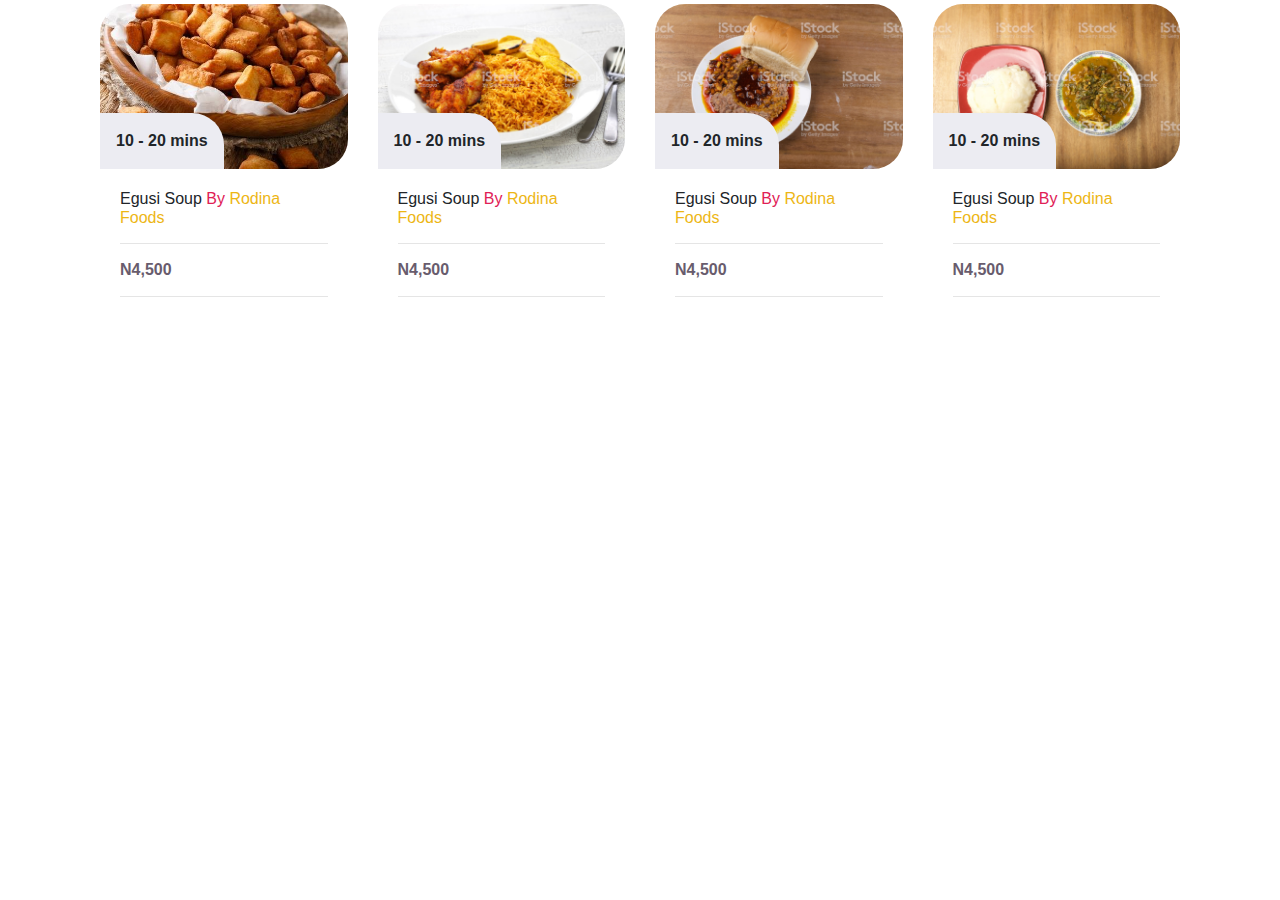
==== index.html @ 18ff5d83 "finished implementing cards" ====
<!DOCTYPE html>
<html lang="en">
<head>
  <meta charset="UTF-8">
  <meta name="viewport" content="width=device-width, initial-scale=1.0">
  <meta http-equiv="X-UA-Compatible" content="ie=edge">
  <!-- bootstrap css -->
  <link rel="stylesheet" href="css/bootstrap.min.css">
  <!-- main css -->
  <link rel="stylesheet" href="css/main.css">
  <!-- google fonts -->
  <!-- <link href="https://fonts.googleapis.com/css?family=Courgette" rel="stylesheet"> -->
 <!-- font awesome -->
 <link rel="stylesheet" href="css/all.css">
  <title>Runo's Boiler Plate</title>
</head>
<body>


  <!-- Header -->

  <Header>

  </Header>
  
  <!-- /Header -->



  <!-- Main -->
  <main class="container">
    <!-- Section -->
      <section class="featured-delicacies-section">
          <div class="row mx-auto align-items-center justify-content-center featured-delicacy-items" id="featured-delicacy-items">
              <!-- single item -->
              <div class="col-10 col-sm-6 col-lg-3 max-auto my-1 store-item sweets" data-item="sweets">
                  <div class="card single-item">
                      <div class="img-container">
                         <img src="img/chin-chin.jpg" class="card-img-top store-img" alt="">
                         <span class="store-item-icon">
                             <i class="fas fa-shopping-cart"></i>
                         </span>
                         <span class="item-price">
                            10 - 20 mins
                         </span>
                      </div>
                      <div class="card-body">
                          <div class="card-text text-capitalize">
                           <h5 id="store-item-name">Egusi Soup <span class="by">By</span> <span class="restaurant">Rodina Foods</span></h5>
                           <hr>
                           <h5 class="store-item-value"><strong class="font-weight-bold" id="store-item-price">N4,500</strong></h5>
                           <hr>
                          </div>
                      </div>
                  </div>
               </div>
               <!-- end of single item -->
              <!-- single item -->
              <div class="col-10 col-sm-6 col-lg-3 max-auto my-1 store-item sweets" data-item="sweets">
                  <div class="card single-item">
                      <div class="img-container">
                         <img src="img/rice.jpg" class="card-img-top store-img" alt="">
                         <span class="store-item-icon">
                             <i class="fas fa-shopping-cart"></i>
                         </span>
                         <span class="item-price">
                            10 - 20 mins
                         </span>
                      </div>
                      <div class="card-body">
                          <div class="card-text text-capitalize">
                           <h5 id="store-item-name">Egusi Soup <span class="by">By</span> <span class="restaurant">Rodina Foods</span></h5>
                           <hr>
                           <h5 class="store-item-value"><strong class="font-weight-bold" id="store-item-price">N4,500</strong></h5>
                           <hr>
                          </div>
                      </div>
                  </div>
               </div>
               <!-- end of single item -->
              <!-- single item -->
              <div class="col-10 col-sm-6 col-lg-3 max-auto my-1 store-item sweets" data-item="sweets">
                  <div class="card single-item">
                      <div class="img-container">
                         <img src="img/ewa.jpg" class="card-img-top store-img" alt="">
                         <span class="store-item-icon">
                             <i class="fas fa-shopping-cart"></i>
                         </span>
                         <span class="item-price">
                            10 - 20 mins
                         </span>
                      </div>
                      <div class="card-body">
                          <div class="card-text text-capitalize">
                           <h5 id="store-item-name">Egusi Soup <span class="by">By</span> <span class="restaurant">Rodina Foods</span></h5>
                           <hr>
                           <h5 class="store-item-value"><strong class="font-weight-bold" id="store-item-price">N4,500</strong></h5>
                           <hr>
                          </div>
                      </div>
                  </div>
               </div>
               <!-- end of single item -->
              <!-- single item -->
              <div class="col-10 col-sm-6 col-lg-3 max-auto my-1 store-item sweets" data-item="sweets">
                  <div class="card single-item">
                      <div class="img-container">
                         <img src="img/soup-1.jpg" class="card-img-top store-img" alt="">
                         <span class="store-item-icon">
                             <i class="fas fa-shopping-cart"></i>
                         </span>
                         <span class="item-price">
                            10 - 20 mins
                         </span>
                      </div>
                      <div class="card-body">
                          <div class="card-text text-capitalize">
                           <h5 id="store-item-name">Egusi Soup <span class="by">By</span> <span class="restaurant">Rodina Foods</span></h5>
                           <hr>
                           <h5 class="store-item-value"><strong class="font-weight-bold" id="store-item-price">N4,500</strong></h5>
                           <hr>
                          </div>
                      </div>
                  </div>
               </div>
               <!-- end of single item -->
          </div>
        </section>
        <!-- /Section -->
  </main>
 

  <!-- /Main -->
   


  <!-- Footer -->

  <footer>

  </footer>

  <!-- /Footer -->

  <!-- jquery -->
 <script src="js/jquery-3.3.1.min.js"></script>
 <!-- bootstrap js -->
 <script src="js/bootstrap.bundle.min.js"></script>
 <!-- script js -->
 <script src="js/app.js"></script>
  <script>
    // Get the current year for the copyright
    $('#year').text(new Date().getFullYear());
    // Init Scrollspy
    $('body').scrollspy({ target: '#main-nav' });
    // Smooth Scrolling
    $("#main-nav a").on('click', function (event) {
      if (this.hash !== "") {
        event.preventDefault();
        const hash = this.hash;

        $('html, body').animate({
          scrollTop: $(hash).offset().top
        }, 800, function () {
          window.location.hash = hash;
        });
      }
    });
  </script>
</body>
</html>
---- css/main.css ----
:root {
    --mainPink: #E02055;
    --mainYellow: #EDB615; 
    --mainLightGrey:#ECECF2;
    --GreyText: #685C6D;
    --mainWhite: #fff;
    --mainBlack: #000;
    --yellowTrans: rgba(249, 228, 148, 0.5);
    --mainGrey: rgb(238, 238, 238);
    --blackTrans: rgba(0,0,0, 0.5);
  }

/* Store */

.featured-delicacies{
    background: var(--mainGrey);
  }
  
  .search-box{
    background: var(--mainPink);
    color: var(--mainBlack);
  }
  
  .single-item {
    transition: all 0.3s linear;
    border: none !important;
  }
  
  /* .single-item:hover{
    box-shadow: 0 10px 15px rgba(0,0,0, 0.5);
  }
   */
  .img-container{
      /* border: 1px solid #000; */
    border-radius: 30px 30px 30px 0px !important;
    position: relative;
    overflow: hidden;
    cursor: pointer;
  }
  
  .store-img{
    border-radius: 10px 10px 10px 0px;
    transition:all 1s ease-in-out 
  }
  
  .img-container:hover .store-img{
    transform: scale(1.2);
  }
  
  .restaurant {
      color:var(--mainYellow);
  }

  .by{
    color: var(--mainPink);
  }
  .store-item-icon{
    position: absolute;
    bottom: 0;
    right:0;
    padding: 0.75rem;
    background: var(--mainYellow);
    border-top-left-radius: 1rem;
    transition: all 1s ease-in-out;
    transform: translate(100%,100%);
  }
  .item-price{
    position: absolute;
    bottom: 0;
    left:0;
    padding: 1rem;
    font-weight: 700;
    background: var(--mainLightGrey);
    border-top-right-radius: 2rem;
    transition: all 1s ease-in-out;
  }

  .store-item-value {
      color: var(--GreyText);
      font-size: 1rem;
  }
  
  #store-item-name {
     font-size:1rem;
  }
  
  .img-container:hover .item-price{
    transform: translate(0, 0);
  }
  .img-container:hover .store-item-icon{
    transform: translate(0, 0);
  }
  .store-item-icon:hover{
    color: var(--mainWhite);
  }
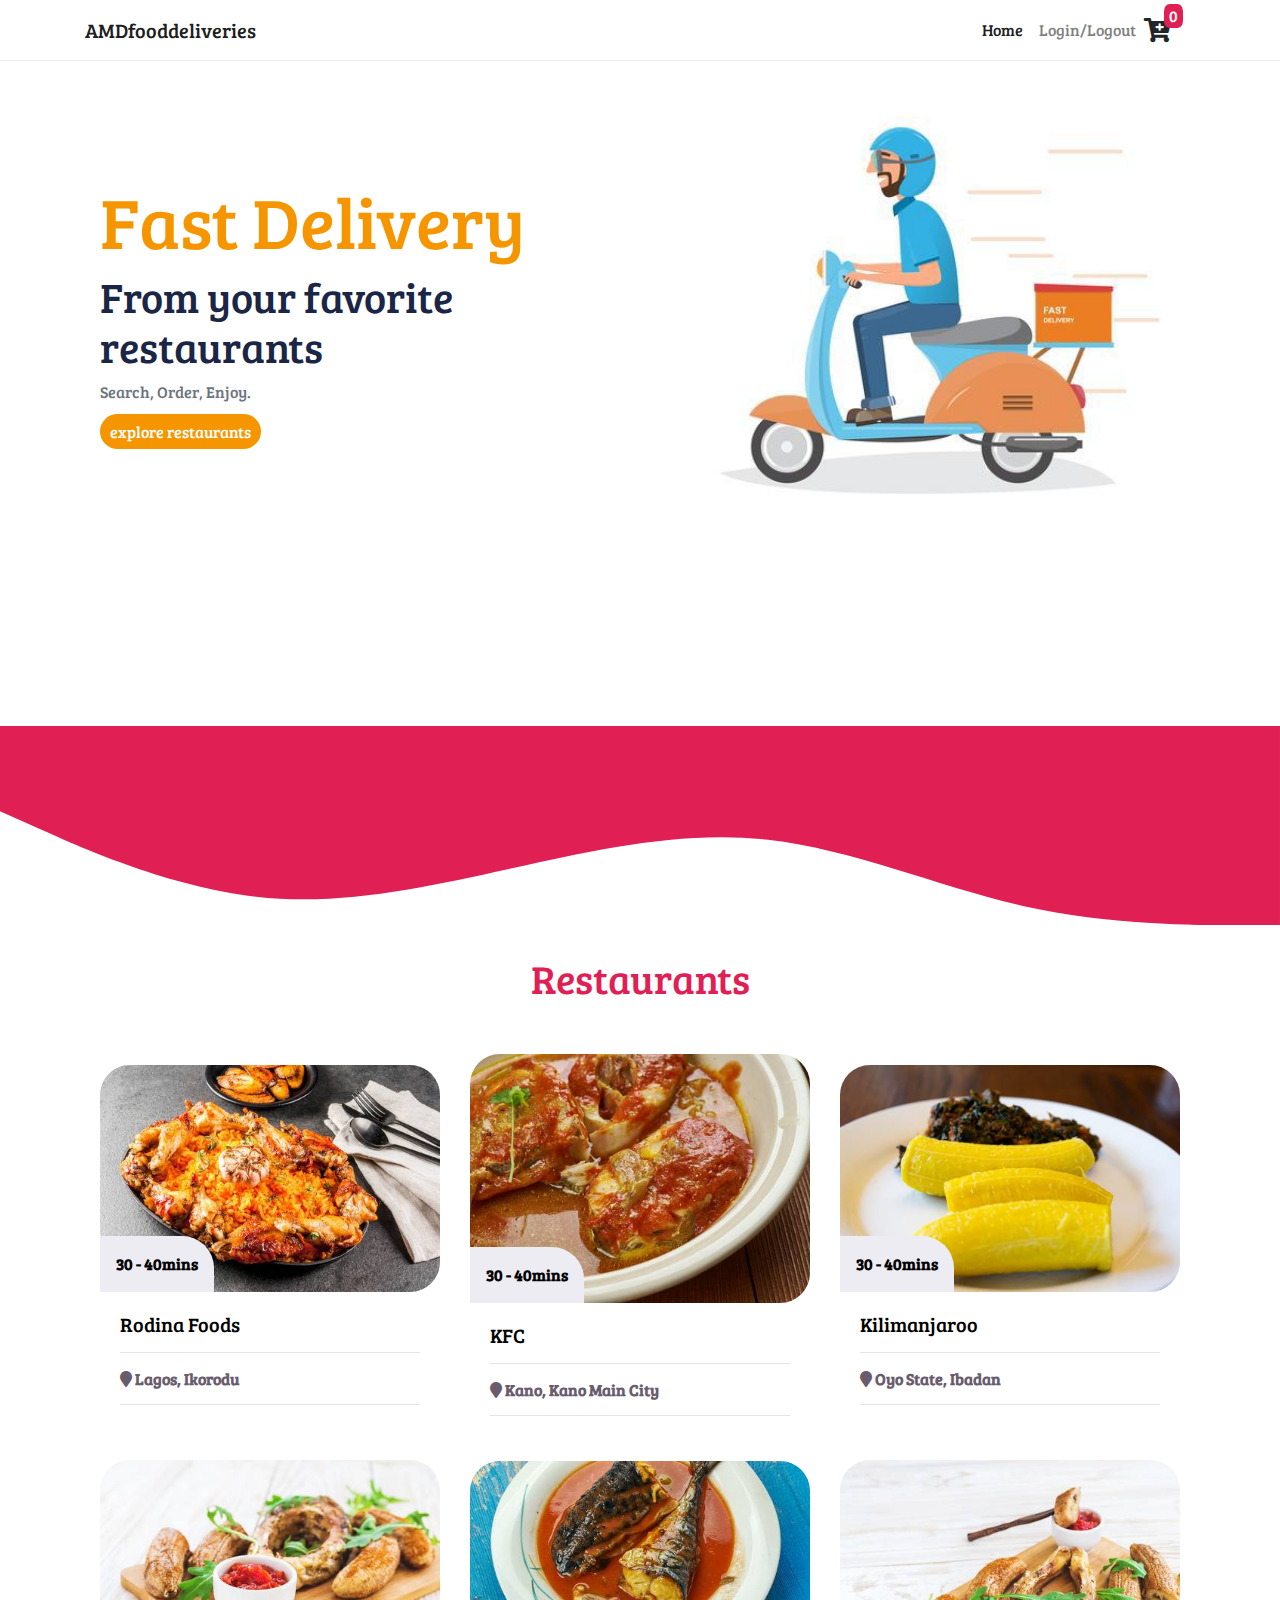
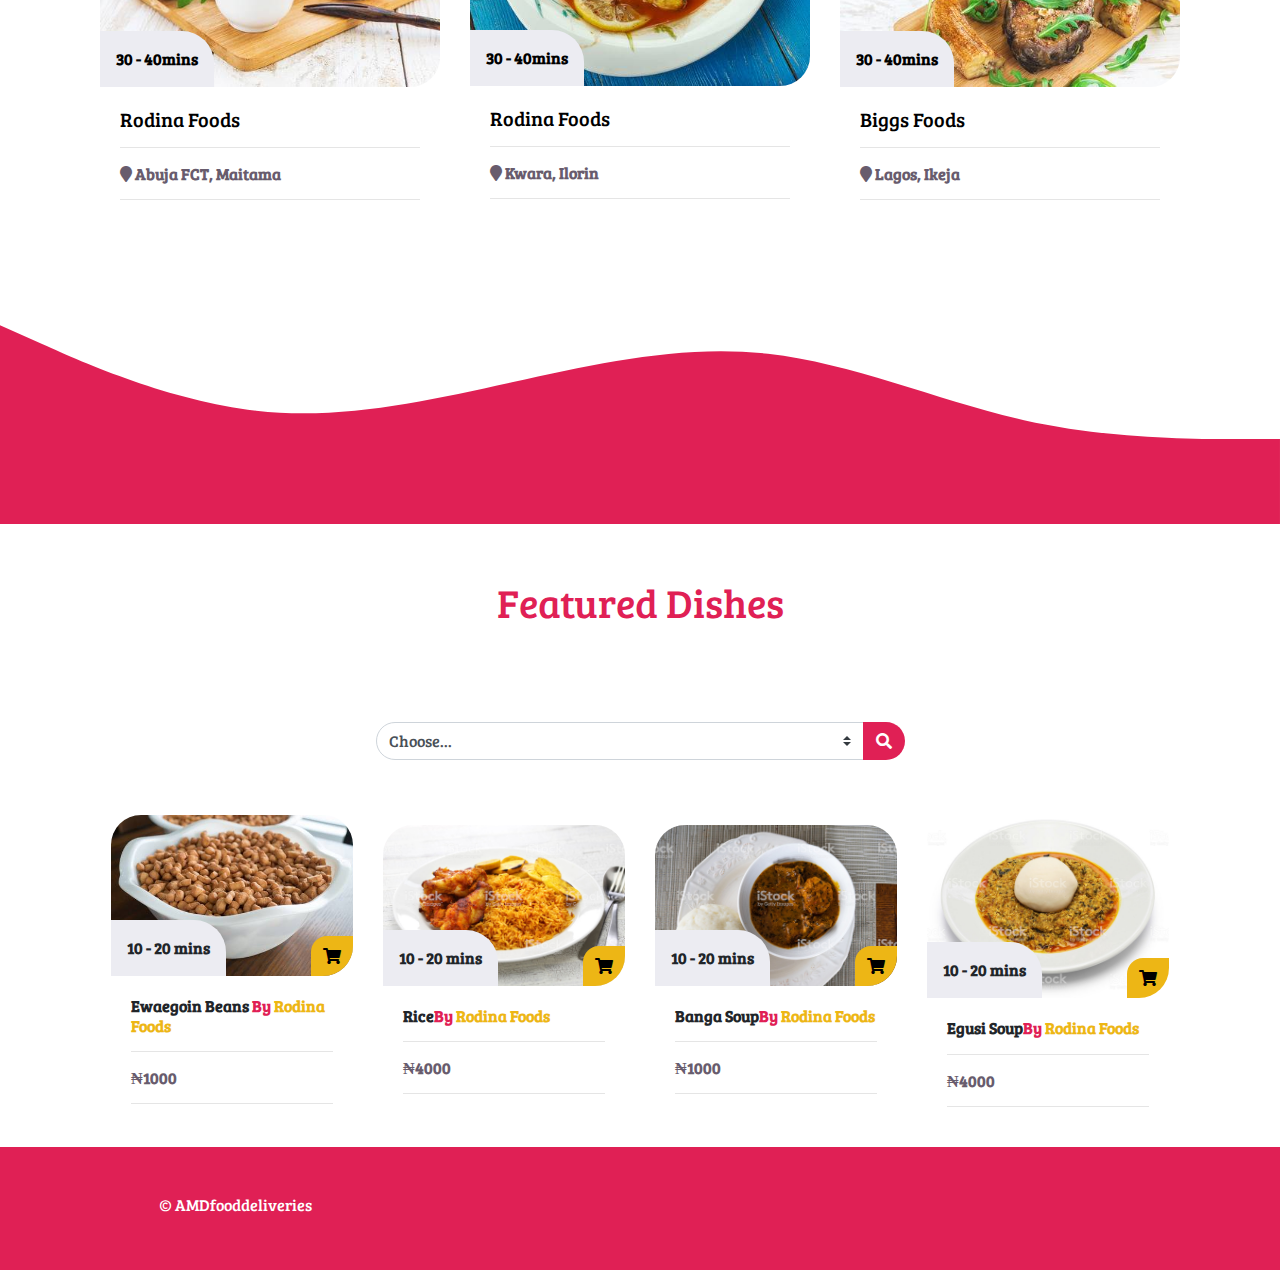
==== commit eee19bc5: "major commit" ====
--- a/index.html
+++ b/index.html
@@ -9,135 +9,195 @@
   <!-- main css -->
   <link rel="stylesheet" href="css/main.css">
   <!-- google fonts -->
-  <!-- <link href="https://fonts.googleapis.com/css?family=Courgette" rel="stylesheet"> -->
+  <link href="https://fonts.googleapis.com/css?family=Bree+Serif&display=swap" rel="stylesheet"> 
  <!-- font awesome -->
  <link rel="stylesheet" href="css/all.css">
-  <title>Runo's Boiler Plate</title>
+  <title>AMDfooddeliveries - Welcome</title>
 </head>
 <body>
 
 
-  <!-- Header -->
-
-  <Header>
-
-  </Header>
+      <!-- Navigation -->
+            <nav class="navbar navbar-expand-lg navbar-light fixed-top" id="main-nav">
+                <div class="container">
+                    <section> 
+                            <button class="navbar-toggler" type="button" data-toggle="collapse" data-target="#navbarSupportedContent" aria-controls="navbarSupportedContent" aria-expanded="false" aria-label="Toggle navigation">
+                                <span class="navbar-toggler-icon"></span>
+                            </button>
+                            <a class="navbar-brand" href="index.html">AMDfooddeliveries</a>
+                    </section>
+                        <div class="collapse navbar-collapse" id="navbarSupportedContent">
+                                <ul class="navbar-nav ml-auto">
+                                  <li class="nav-item active">
+                                    <a class="nav-link" href="#">Home <span class="sr-only">(current)</span></a>
+                                  </li>
+                                  <li class="nav-item">
+                                    <a class="nav-link" href="sign-in.html">Login/Logout</a>
+                                  </li>
+                                </ul>
+                        </div>
+
+                        <div class="cart-btn mr-4 my-1">
+                            <span class="nav-icon">
+                              <i class="fas fa-cart-plus"></i>
+                            </span>
+                            <div class="cart-items">0</div>
+                          </div>
+                        </div>
+                  </nav>
+
+                  <!-- End of Navigation -->
+
+                <!-- Header -->
+                  <header class="hero container mt-5">
+
+                    <div class="row mx-auto justify-content-center align-items-center">
+                      <div class="col-10 col-lg-6">
+                        <div class="hero-section">
+                          <h1>Fast Delivery</h1>
+                           <h5>From your favorite restaurants</h5>
+                           <p class="text-muted">Search, Order, Enjoy.</p>
+                           <a class="explore" href="#restaurants">explore restaurants</a>
+                        </div>
+                      </div>
+
+                      <div class="col-10 col-lg-6">
+                       <img class="hero-img" src="./img/takeout2.jpeg" alt="">
+                      </div>
+                    </div>
+
+                  </header>
+             <!-- End of Header -->
   
-  <!-- /Header -->
+
+<!-- Restaurants section -->
+  <section class="restaurants mt-5" id="restaurants">
+        <svg xmlns="http://www.w3.org/2000/svg" viewBox="0 0 1440 250"><path fill="#E02055" fill-opacity="1" d="M0,96L48,117.3C96,139,192,181,288,192C384,203,480,181,576,160C672,139,768,117,864,128C960,139,1056,181,1152,202.7C1248,224,1344,224,1392,224L1440,224L1440,0L1392,0C1344,0,1248,0,1152,0C1056,0,960,0,864,0C768,0,672,0,576,0C480,0,384,0,288,0C192,0,96,0,48,0L0,0Z"></path></svg>
+      <h1 class="text-center mb-5 section-header">Restaurants</h1>
+
+      
+        <div class="container">
+                <div class="restaurants-center row mx-auto align-items-center justify-content-center" id="restaurants">
+                        <!-- restaurants goes here -->
+
+                        <!-- Loader -->
+                        <div class="lds-dual-ring"></div>
+                        <!-- /Loader -->
+                </div>
+        </div>
+        <svg xmlns="http://www.w3.org/2000/svg" viewBox="0 0 1440 320"><path fill="#E02055" fill-opacity="1" d="M0,96L48,117.3C96,139,192,181,288,192C384,203,480,181,576,160C672,139,768,117,864,128C960,139,1056,181,1152,202.7C1248,224,1344,224,1392,224L1440,224L1440,320L1392,320C1344,320,1248,320,1152,320C1056,320,960,320,864,320C768,320,672,320,576,320C480,320,384,320,288,320C192,320,96,320,48,320L0,320Z"></path></svg>
+  </section>
+
+  <!-- End of Restaurants section -->
 
 
 
   <!-- Main -->
-  <main class="container">
+  <main class="custom-container">
+      <h1 class="text-center section-header my-5">Featured Dishes</h1>
+      <!-- Filter -->
+      <div class="row">
+        <div class="col-lg-6 col-10 mx-auto">
+         <div class="input-group restaurants-search my-5">
+           <select class="custom-select restaurants-search" id="inputGroupSelect04" aria-label="Example select with button addon">
+             <option selected>Choose...</option>
+             <option value="all">all</option>
+             <option value="soup">soup</option>
+             <option value="meat">meat</option>
+             <option value="drinks">drinks</option>
+             <option value="swallow">swallow</option>
+             <option value="snacks">snacks</option>
+             <option value="protein">protein</option>
+           </select>
+           <div class="input-group-append">
+             <button class="btn text-white search-box selectButton" type="button">
+               <i class="fas fa-search"></i>
+             </button>
+           </div>
+         </div>
+        </div>
+      </div>
+
+      <!-- /Filter -->
+
     <!-- Section -->
       <section class="featured-delicacies-section">
-          <div class="row mx-auto align-items-center justify-content-center featured-delicacy-items" id="featured-delicacy-items">
-              <!-- single item -->
-              <div class="col-10 col-sm-6 col-lg-3 max-auto my-1 store-item sweets" data-item="sweets">
-                  <div class="card single-item">
-                      <div class="img-container">
-                         <img src="img/chin-chin.jpg" class="card-img-top store-img" alt="">
-                         <span class="store-item-icon">
-                             <i class="fas fa-shopping-cart"></i>
-                         </span>
-                         <span class="item-price">
-                            10 - 20 mins
-                         </span>
-                      </div>
-                      <div class="card-body">
-                          <div class="card-text text-capitalize">
-                           <h5 id="store-item-name">Egusi Soup <span class="by">By</span> <span class="restaurant">Rodina Foods</span></h5>
-                           <hr>
-                           <h5 class="store-item-value"><strong class="font-weight-bold" id="store-item-price">N4,500</strong></h5>
-                           <hr>
-                          </div>
-                      </div>
-                  </div>
-               </div>
-               <!-- end of single item -->
-              <!-- single item -->
-              <div class="col-10 col-sm-6 col-lg-3 max-auto my-1 store-item sweets" data-item="sweets">
-                  <div class="card single-item">
-                      <div class="img-container">
-                         <img src="img/rice.jpg" class="card-img-top store-img" alt="">
-                         <span class="store-item-icon">
-                             <i class="fas fa-shopping-cart"></i>
-                         </span>
-                         <span class="item-price">
-                            10 - 20 mins
-                         </span>
-                      </div>
-                      <div class="card-body">
-                          <div class="card-text text-capitalize">
-                           <h5 id="store-item-name">Egusi Soup <span class="by">By</span> <span class="restaurant">Rodina Foods</span></h5>
-                           <hr>
-                           <h5 class="store-item-value"><strong class="font-weight-bold" id="store-item-price">N4,500</strong></h5>
-                           <hr>
-                          </div>
-                      </div>
-                  </div>
-               </div>
-               <!-- end of single item -->
-              <!-- single item -->
-              <div class="col-10 col-sm-6 col-lg-3 max-auto my-1 store-item sweets" data-item="sweets">
-                  <div class="card single-item">
-                      <div class="img-container">
-                         <img src="img/ewa.jpg" class="card-img-top store-img" alt="">
-                         <span class="store-item-icon">
-                             <i class="fas fa-shopping-cart"></i>
-                         </span>
-                         <span class="item-price">
-                            10 - 20 mins
-                         </span>
-                      </div>
-                      <div class="card-body">
-                          <div class="card-text text-capitalize">
-                           <h5 id="store-item-name">Egusi Soup <span class="by">By</span> <span class="restaurant">Rodina Foods</span></h5>
-                           <hr>
-                           <h5 class="store-item-value"><strong class="font-weight-bold" id="store-item-price">N4,500</strong></h5>
-                           <hr>
-                          </div>
-                      </div>
-                  </div>
-               </div>
-               <!-- end of single item -->
-              <!-- single item -->
-              <div class="col-10 col-sm-6 col-lg-3 max-auto my-1 store-item sweets" data-item="sweets">
-                  <div class="card single-item">
-                      <div class="img-container">
-                         <img src="img/soup-1.jpg" class="card-img-top store-img" alt="">
-                         <span class="store-item-icon">
-                             <i class="fas fa-shopping-cart"></i>
-                         </span>
-                         <span class="item-price">
-                            10 - 20 mins
-                         </span>
-                      </div>
-                      <div class="card-body">
-                          <div class="card-text text-capitalize">
-                           <h5 id="store-item-name">Egusi Soup <span class="by">By</span> <span class="restaurant">Rodina Foods</span></h5>
-                           <hr>
-                           <h5 class="store-item-value"><strong class="font-weight-bold" id="store-item-price">N4,500</strong></h5>
-                           <hr>
-                          </div>
-                      </div>
-                  </div>
-               </div>
-               <!-- end of single item -->
+          <div class="products-center row mx-auto align-items-center justify-content-center featured-delicacy-items" id="featured-delicacy-items">
+           <!-- Products goes here -->
           </div>
         </section>
         <!-- /Section -->
   </main>
- 
 
   <!-- /Main -->
+
+  <!-- Cart Overlay -->
+
+   <!-- cart -->
+   <div class="cart-overlay">
+        <div class="cart">
+          <span class="close-cart"><i class="far fa-window-close"></i></span>
+
+          <div class="card bg-danger h-5 mb-3">
+            <div class="d-flex justify-content-between">
+              <span class="address m-3">24, Church road, Effurun</span>
+              <a href="" class="edit m-3">Edit</a>
+            </div>
+            <div class="d-flex justify-content-between mt-5">
+             <span class="time-circle m-3 d-flex justify-content-center align-items-center ">
+                
+                        10mins
+        
+             </span>
+             <a href="" class="edit-time mt-4 mx-3">Choose time</a>
+            </div>
+          </div>
+          <h2>your cart</h2>
+          <div class="cart-content">
+            <!-- cart item -->
+            <!-- <div class="cart-item">
+              <img src="./images/product-1.jpeg" alt="product" />
+              <div>
+                <h4>queen bed</h4>
+                <h5>$9.00</h5>
+                <span class="remove-item">remove</span>
+              </div>
+              <div>
+                <i class="fas fa-chevron-up"></i>
+                <p class="item-amount">
+                  1
+                </p>
+                <i class="fas fa-chevron-down"></i>
+              </div>
+            </div> -->
+            <!-- cart item -->
+          </div>
+          <div class="cart-footer d-flex justify-content-between">
+            <h3>Total :</h3> <h3 class="cart-total">0</h3>
+          </div>
+       
+
+          <div class="cart-footer-2 row justify-content-center mb-5">
+                <button class="clear-cart btn btn-lg mx-2 px-4">clear cart</button>
+                <button class="btn btn-lg px-4">Checkout</button>
+          </div>
+        </div>
+
+       
+      </div>
+
+  <!-- /Cart Overlay -->
    
 
 
   <!-- Footer -->
 
-  <footer>
-
+  <footer class="p-5">
+         <div class="row">
+           <div class="col-md-4">
+              <h6 class="text-center"> &copy;  <a class="footer-link" href="index.html">AMDfooddeliveries</a></h6>
+           </div>
+         </div>
   </footer>
 
   <!-- /Footer -->
@@ -148,10 +208,9 @@
  <script src="js/bootstrap.bundle.min.js"></script>
  <!-- script js -->
  <script src="js/app.js"></script>
-  <script>
-    // Get the current year for the copyright
-    $('#year').text(new Date().getFullYear());
-    // Init Scrollspy
+    <script>
+
+       // Init Scrollspy
     $('body').scrollspy({ target: '#main-nav' });
     // Smooth Scrolling
     $("#main-nav a").on('click', function (event) {
@@ -166,7 +225,8 @@
         });
       }
     });
-  </script>
+    </script>
+  
 </body>
 </html>
 
--- a/css/main.css
+++ b/css/main.css
@@ -1,3 +1,14 @@
+ html, body {
+   margin:0;
+   padding: 0;
+   box-sizing: border-box;
+   overflow-x: hidden;
+ }
+
+ * {
+   font-family: 'Bree Serif', serif;
+ }
+
 :root {
     --mainPink: #E02055;
     --mainYellow: #EDB615; 
@@ -9,13 +20,131 @@
     --mainGrey: rgb(238, 238, 238);
     --blackTrans: rgba(0,0,0, 0.5);
   }
-
-/* Store */
+.yellow-heading {
+   color: #f59600;
+}
+  header.hero {
+    min-height: 70vh;
+  }
+
+
+ .hero-img {
+   width: 100%;
+ }
+
+ .hero-section a {
+   border: none;
+  font-size: 1rem;
+  padding: 7px 10px;
+  background: #f59600;
+  border-radius: 50px; 
+  -moz-border-radius: 50px; 
+  -webkit-border-radius: 50px;
+  color: #fff;
+  transition: .5s ease-in-out;
+ }
+.restaurants-links {
+  text-decoration: none;
+  color: #000;
+  transition: .5s ease-in-out;
+}
+.restaurants-links:hover {
+  text-decoration: none;
+  color: var(--mainPink);
+}
+ .restaurants-search, .search-box {
+  border-radius: 50px; 
+  -moz-border-radius: 50px; 
+  -webkit-border-radius: 50px;
+ }
+.rounded-input {
+  border-radius: 50px; 
+  -moz-border-radius: 50px; 
+  -webkit-border-radius: 50px;
+}
+ .hero-section a:hover {
+   text-decoration: none;
+  font-size: 1rem;
+  background: #f5c200;
+ }
+
+ .btn-yellow {
+  border-radius: 50px; 
+  -moz-border-radius: 50px; 
+  -webkit-border-radius: 50px;
+  background: #f5c200;
+  color:#fff;
+  transition: .5s  ease-in-out;
+ }
+
+ .btn-yellow:hover {
+  background: #f59600;
+  color: #fff;
+ }
+
+ .hero-section{
+   text-align: center;
+
+ }
+ 
+ .hero-section h1{
+   margin-top: 100px;
+    font-size: 2rem;
+    text-align: center;
+    color: #f59600;
+    
+ }
+ .hero-section h5 {
+   font-size: 1.2rem;
+   text-align: center;
+   color:#1b2646;
+
+ }
+   .section-header {
+     color:var(--mainPink);
+   }
+    .navbar-toggler {
+      border: none;
+      outline: #E02055;
+
+    }
+    .navbar {
+      background: var(--mainWhite);
+      border-bottom: 1px solid var(--mainGrey);
+      z-index: 1 !important;
+    }
+
+    .navbar input {
+      border-radius: 50px; 
+      -moz-border-radius: 50px; 
+      -webkit-border-radius: 50px; 
+      background: var(--mainGrey);
+    }
+/* Featured Delicacies Section*/
+
+/* Cart button styles */
+.nav-icon {
+  font-size: 1.5rem;
+}
+.cart-btn {
+  position: relative;
+  cursor: pointer;
+}
+.cart-items {
+  position: absolute;
+   top: -8px;
+   margin-left: 20px;
+  background: var(--mainPink);
+  padding: 0 5px;
+  border-radius: 30%;
+  color: var(--mainWhite);
+}
 
 .featured-delicacies{
+  width: 100%;
     background: var(--mainGrey);
   }
-  
+
   .search-box{
     background: var(--mainPink);
     color: var(--mainBlack);
@@ -24,14 +153,10 @@
   .single-item {
     transition: all 0.3s linear;
     border: none !important;
-  }
-  
-  /* .single-item:hover{
-    box-shadow: 0 10px 15px rgba(0,0,0, 0.5);
-  }
-   */
+  
+  }
+  
   .img-container{
-      /* border: 1px solid #000; */
     border-radius: 30px 30px 30px 0px !important;
     position: relative;
     overflow: hidden;
@@ -62,7 +187,8 @@
     background: var(--mainYellow);
     border-top-left-radius: 1rem;
     transition: all 1s ease-in-out;
-    transform: translate(100%,100%);
+    border: none;
+    /* transform: translate(100%,100%); */
   }
   .item-price{
     position: absolute;
@@ -82,16 +208,312 @@
   
   #store-item-name {
      font-size:1rem;
+     font-weight: 700;
   }
   
   .img-container:hover .item-price{
     transform: translate(0, 0);
   }
-  .img-container:hover .store-item-icon{
+  /* .img-container:hover .store-item-icon{
     transform: translate(0, 0);
-  }
+  } */
   .store-item-icon:hover{
     color: var(--mainWhite);
   }
   
-  +  .category {
+      height:150px;
+      width:auto;
+      border: 1px solid #000; 
+  }
+
+
+  .custom-container{
+     width: 85%;
+    margin:0 auto;
+
+  }
+
+  /* --------------- Cart ---------------- */
+.cart-overlay {
+  position: fixed;
+  top: 0;
+  right: 0;
+  width: 100%;
+  height: 100%;
+  background: transparent;
+  transition: var(--mainTransition);
+  background: transparent;
+  z-index: 2;
+  visibility: hidden;
+}
+.cart {
+  position: fixed;
+  top: 0;
+  right: 0;
+  width: 100%;
+  height: 100%;
+  overflow: scroll;
+  background: var(--mainWhite);
+  z-index: 1000 !important;
+  background: rgb(231, 226, 221);
+  padding: 1.5rem;
+  transition: var(--mainTransition);
+  transform: translateX(100%);
+}
+.showCart {
+  transform: translateX(0);
+}
+.transparentBcg {
+  visibility: visible;
+}
+.hide {
+  display:none;
+}
+.cart-item img {
+  border-radius: 10px;
+}
+.cart-footer-2 {
+width: 100%;
+  margin: 0 auto;
+}
+.cart-footer-2 button {
+  border-radius: 50px; 
+  -moz-border-radius: 50px; 
+  -webkit-border-radius: 50px; 
+  /* border: 2px solid #800000; */
+background: var(--mainYellow);
+}
+
+.time-circle {
+ height: 60px;
+ width:60px;
+  border-radius: 100%;
+  background: var(--mainWhite);
+}
+
+.address, .edit, .edit-time {
+  font-size:1.2rem;
+  color: var(--mainWhite);
+  transition: .5s ease-in-out;
+}
+
+.edit:hover, .edit-time:hover {
+  color: var(--mainYellow);
+}
+
+@media screen and (min-width: 768px) {
+  .cart {
+    width: 30vw;
+    min-width: 450px;
+  }
+  .hero-section, .hero-section h1, .hero-section h5{
+    text-align: left;
+  }
+  .hero-section h1 {
+    margin-top: 0;
+    font-size: 4.5rem;
+  }
+
+  .hero-section h5 {
+    font-size: 2.6rem;
+  }
+
+  .cart-overlay {
+  
+    background: rgba(222,31,83, 0.4); 
+
+  }
+
+}
+
+.close-cart {
+  font-size: 1.7rem;
+  cursor: pointer;
+}
+.cart h2 {
+  text-transform: capitalize;
+  text-align: center;
+  letter-spacing: var(--mainSpacing);
+  margin-bottom: 2rem;
+}
+/*---------- Cart Item -------------------- */
+.cart-item {
+  display: grid;
+  align-items: center;
+  grid-template-columns: auto 1fr auto;
+  grid-column-gap: 1.5rem;
+  margin: 1.5rem 0;
+}
+.cart-item img {
+  width: 75px;
+  height: 75px;
+}
+.cart-item h4 {
+  font-size: 0.85rem;
+  text-transform: capitalize;
+  letter-spacing: var(--mainSpacing);
+}
+.cart-item h5 {
+  margin: 0.5rem 0;
+  letter-spacing: var(--mainSpacing);
+}
+.item-amount {
+  text-align: center;
+}
+.remove-item {
+  color: grey;
+  cursor: pointer;
+}
+.fa-chevron-up,
+.fa-chevron-down {
+  color: var(--primaryColor);
+  cursor: pointer;
+}
+/*---------- End of Cart Item -------------------- */
+
+.cart-footer {
+  margin-top: 2rem;
+  letter-spacing: var(--mainSpacing);
+  text-align: center;
+}
+.cart-footer h3 {
+  text-transform: capitalize;
+  margin-bottom: 1rem;
+}
+
+
+
+/* --------------- End of Cart ---------------- */
+
+  
+
+  /* Large Screens */
+
+
+
+  /* Sign in Page */
+
+ 
+
+.form-body{
+  height: 100%;
+  display: -ms-flexbox;
+  display: flex;
+  -ms-flex-align: center;
+  align-items: center;
+  padding-top: 40px;
+  padding-bottom: 40px;
+  background-color: #f5f5f5;
+}
+
+.form-signin {
+  width: 100%;
+  max-width: 330px;
+  padding: 15px;
+  margin: auto;
+}
+.form-signin .checkbox {
+  font-weight: 400;
+}
+.form-signin .form-control {
+  position: relative;
+  box-sizing: border-box;
+  height: auto;
+  padding: 10px;
+  font-size: 16px;
+}
+.form-signin .form-control:focus {
+  z-index: 2;
+}
+.form-signin input[type="email"] {
+  margin-bottom: -1px;
+  border-bottom-right-radius: 0;
+  border-bottom-left-radius: 0;
+}
+.form-signin input[type="password"] {
+  margin-bottom: 10px;
+  border-top-left-radius: 0;
+  border-top-right-radius: 0;
+}
+
+
+.lds-dual-ring {
+  display: inline-block;
+  width: 64px;
+  height: 64px;
+}
+.lds-dual-ring:after {
+  content: " ";
+  display: block;
+  width: 46px;
+  height: 46px;
+  margin: 1px;
+  border-radius: 50%;
+  border: 5px solid var(--mainPink);
+  border-color: var(--mainPink) transparent var(--mainPink) transparent;
+  animation: lds-dual-ring 1.2s linear infinite;
+}
+@keyframes lds-dual-ring {
+  0% {
+    transform: rotate(0deg);
+  }
+  100% {
+    transform: rotate(360deg);
+  }
+}
+
+
+/* restaurant */
+
+.res-cover-img {
+  width:100%;
+  max-height:50vh;
+}
+
+
+.restaurant-details {
+  width: 100%;
+  min-height:130px;
+  border-bottom: 8px solid lightgrey;
+}
+
+.restaurant-details .restaurant-name {
+  font-size: 1.5rem !important;
+  font-weight: 700 !important;
+}
+.restaurant-details h6 {
+ color: grey;
+}
+
+.dot {
+  font-size: 5px;
+  padding:0 5px;
+}
+
+.preparation-time {
+  background:rgb(236,236,242);
+  padding: 5px 10px;
+  font-size: 0.9rem !important;
+  border-radius: 50px; 
+  -moz-border-radius: 50px; 
+  -webkit-border-radius: 50px; 
+  
+}
+
+
+footer {
+  background: var(--mainPink);
+  color: #fff;
+}
+
+.footer-link {
+  color: #fff;
+  transition: 0.5s ease-in-out;
+}
+.footer-link:hover {
+  text-decoration: none;
+  color:var(--mainYellow);
+
+}
+
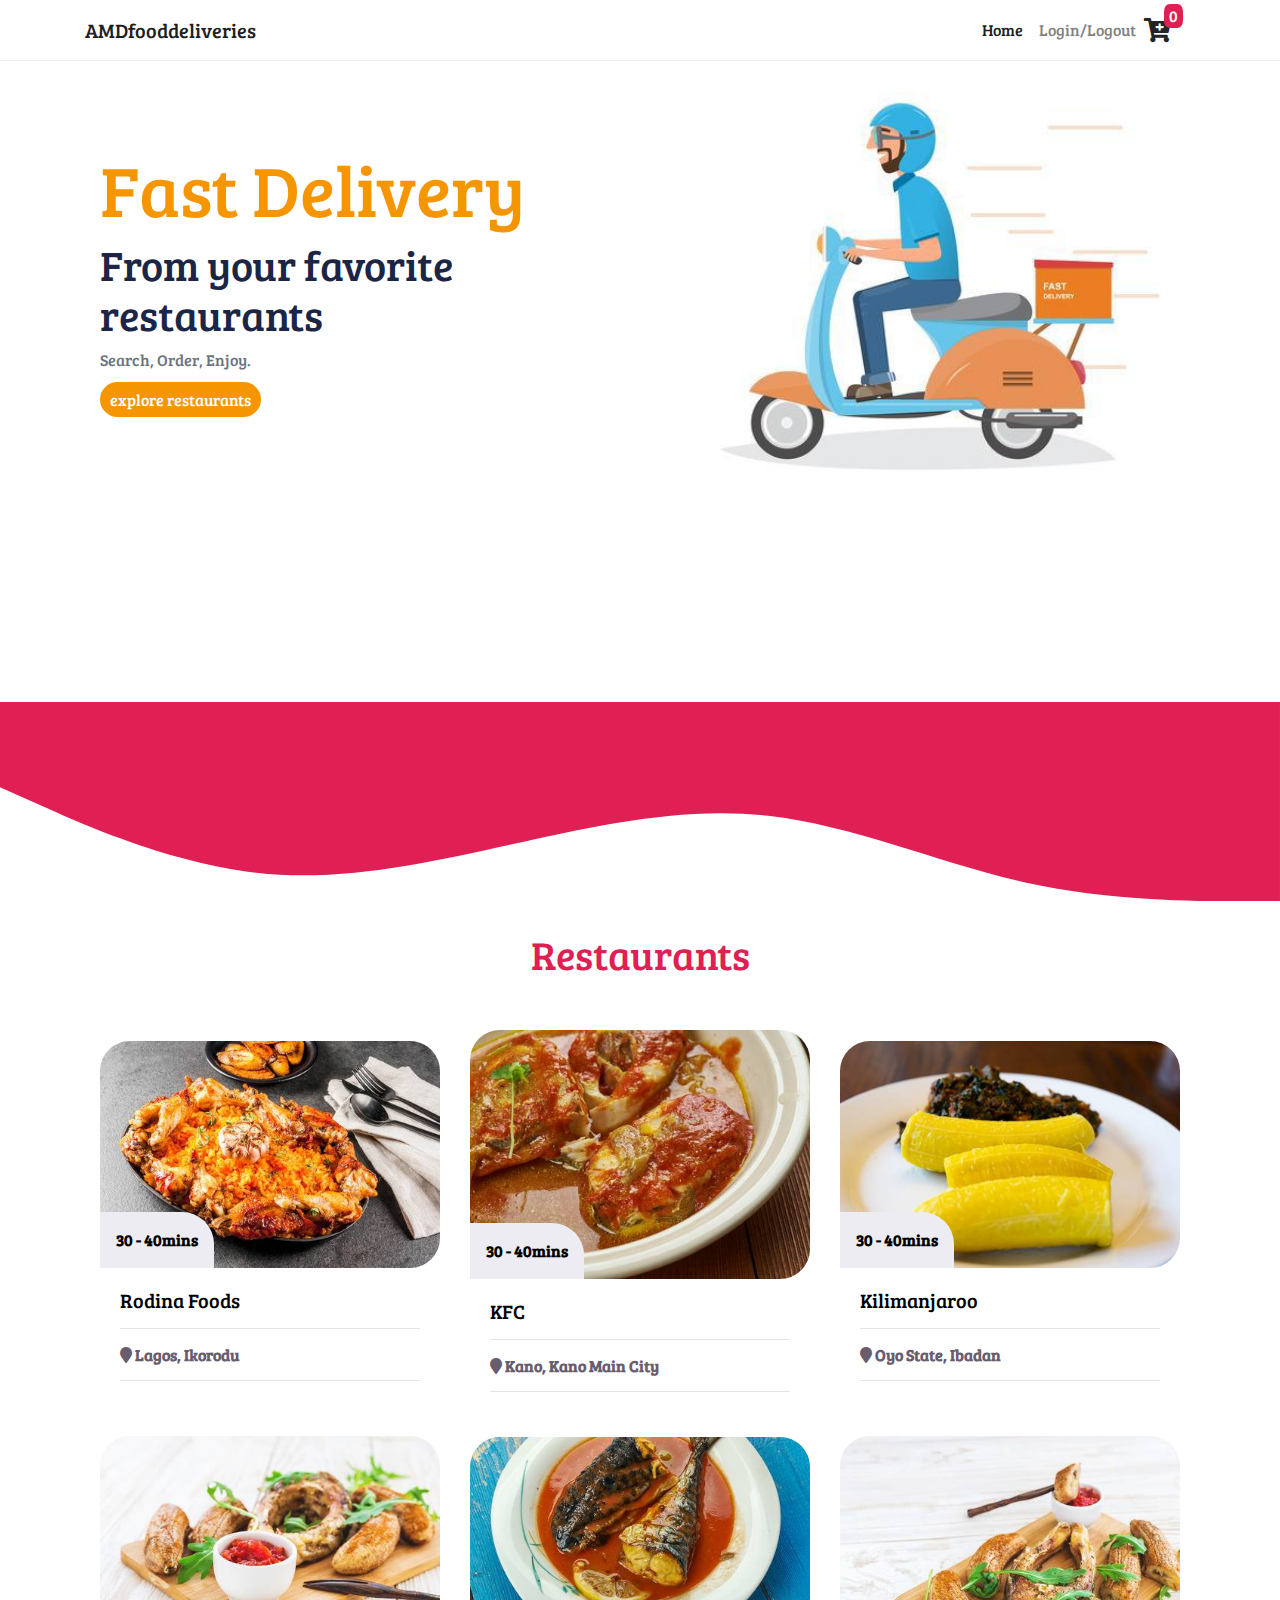
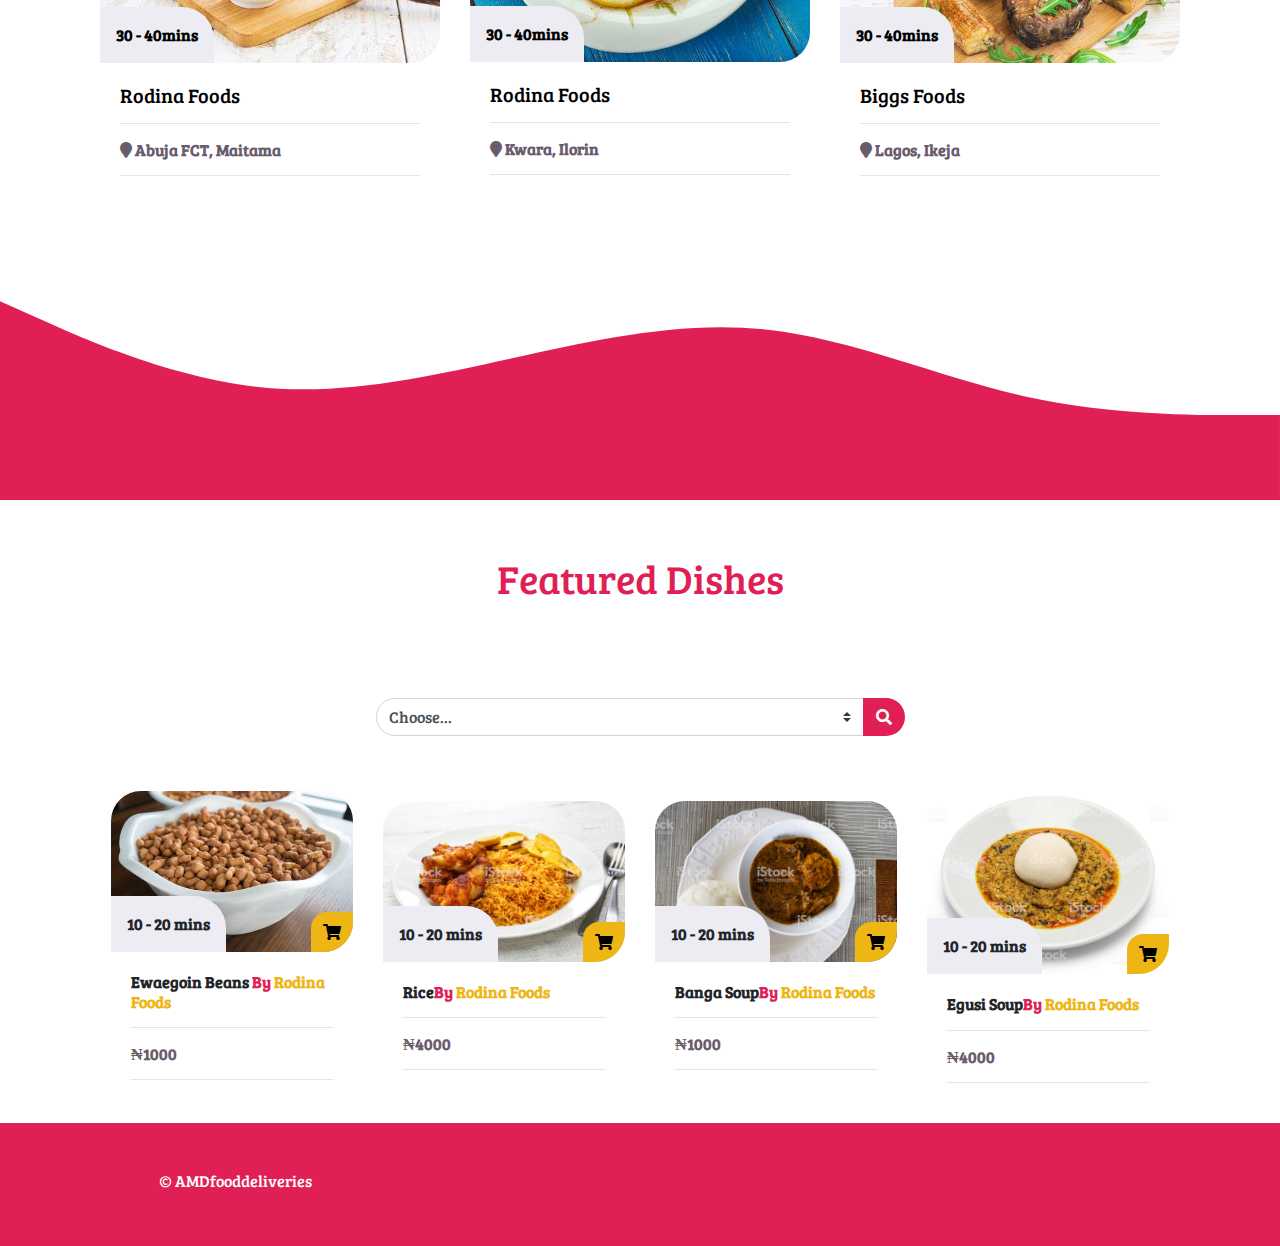
==== commit e9b5eac8: "padding and margin fix in index.html" ====
--- a/index.html
+++ b/index.html
@@ -49,10 +49,12 @@
                   <!-- End of Navigation -->
 
                 <!-- Header -->
-                  <header class="hero container mt-5">
+                <!-- changed mt-5 tp mt-4 -->
+                  <header class="hero container mt-4">
 
                     <div class="row mx-auto justify-content-center align-items-center">
-                      <div class="col-10 col-lg-6">
+                      <div class="col-10 col-lg-6 pb-3">
+                        <!-- gave it a padding of 3 -->
                         <div class="hero-section">
                           <h1>Fast Delivery</h1>
                            <h5>From your favorite restaurants</h5>
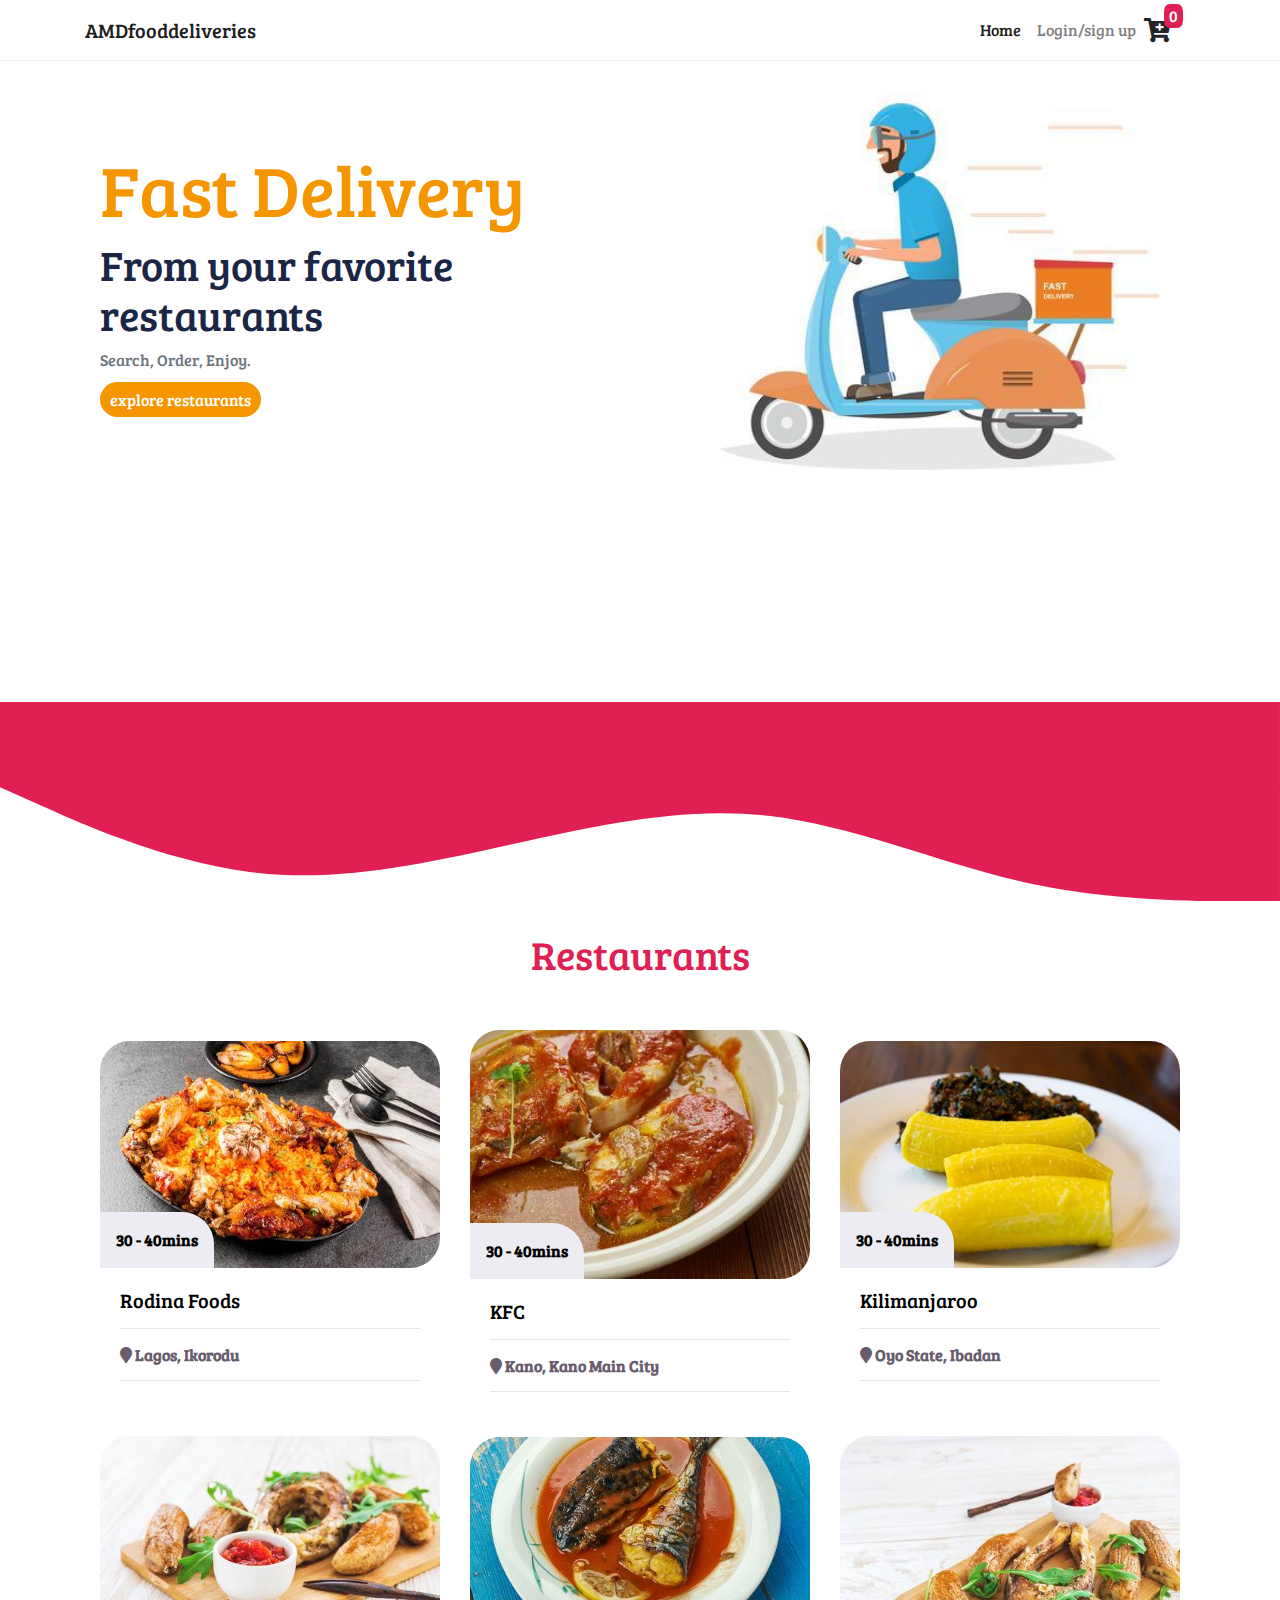
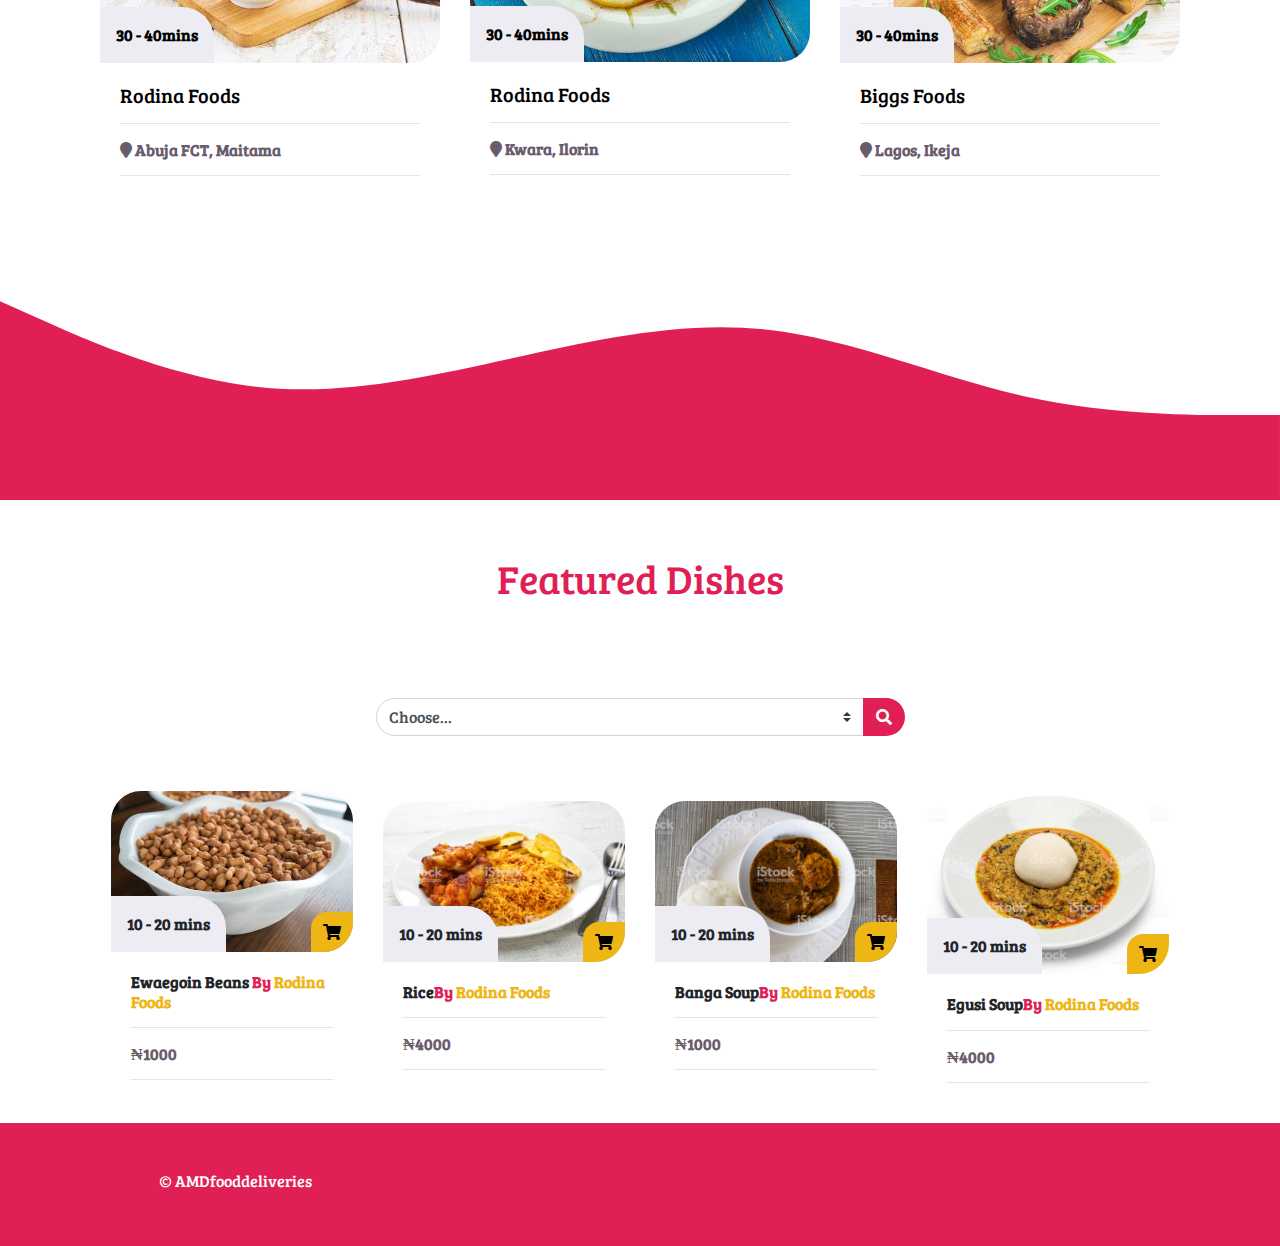
==== commit 9f7569a2: "payment integration" ====
--- a/index.html
+++ b/index.html
@@ -32,7 +32,11 @@
                                     <a class="nav-link" href="#">Home <span class="sr-only">(current)</span></a>
                                   </li>
                                   <li class="nav-item">
-                                    <a class="nav-link" href="sign-in.html">Login/Logout</a>
+                                    <!-- <form action="/signup" method="POST"> -->
+                                       <a href="sign-up.html" class="nav-link">
+                                         Login/sign up
+                                       </a>
+                                    <!-- </form> -->
                                   </li>
                                 </ul>
                         </div>
@@ -126,6 +130,10 @@
       <section class="featured-delicacies-section">
           <div class="products-center row mx-auto align-items-center justify-content-center featured-delicacy-items" id="featured-delicacy-items">
            <!-- Products goes here -->
+
+           <!-- Loader -->
+           <div class="lds-dual-ring"></div>
+           <!-- /Loader -->
           </div>
         </section>
         <!-- /Section -->
@@ -181,7 +189,11 @@
 
           <div class="cart-footer-2 row justify-content-center mb-5">
                 <button class="clear-cart btn btn-lg mx-2 px-4">clear cart</button>
-                <button class="btn btn-lg px-4">Checkout</button>
+                <form>
+                    <script src="https://js.paystack.co/v1/inline.js"></script>
+                    <button class="btn btn-lg px-4" type="button" onclick="payWithPaystack()"> Check Out </button> 
+                  </form>
+                <!-- <button class="btn btn-lg px-4">Checkout</button> -->
           </div>
         </div>
 
@@ -210,25 +222,71 @@
  <script src="js/bootstrap.bundle.min.js"></script>
  <!-- script js -->
  <script src="js/app.js"></script>
+   
+
     <script>
-
-       // Init Scrollspy
-    $('body').scrollspy({ target: '#main-nav' });
-    // Smooth Scrolling
-    $("#main-nav a").on('click', function (event) {
-      if (this.hash !== "") {
-        event.preventDefault();
-        const hash = this.hash;
-
-        $('html, body').animate({
-          scrollTop: $(hash).offset().top
-        }, 800, function () {
-          window.location.hash = hash;
-        });
-      }
-    });
-    </script>
-  
+function payWithPaystack(){
+      var handler = PaystackPop.setup({
+        key: 'pk_test_f6b6bbcb7be41d00a8573410336e166a67bae98d',
+        email: 'customer@email.com',
+        amount: 10000,
+        currency: "NGN",
+        ref: ''+Math.floor((Math.random() * 1000000000) + 1), // generates a pseudo-unique reference. Please replace with a reference you generated. Or remove the line entirely so our API will generate one for you
+        firstname: 'Stephen',
+        lastname: 'King',
+        // label: "Optional string that replaces customer email"
+        metadata: {
+           custom_fields: [
+              {
+                  display_name: "Mobile Number",
+                  variable_name: "mobile_number",
+                  value: "+2348012345678"
+              }
+           ]
+        },
+        callback: function(response){
+            // alert('success. transaction ref is ' + response.reference);
+             const orders = localStorage.getItem('cart');
+             const price = JSON.parse(orders).reduce((sum, order) => {
+               return sum + order.price
+             },0)
+             console.log(price)
+            $.ajax({
+             
+            url:'http://www.yoururl.com/file.php?reference=' + response.reference,
+            method: 'post',
+            success: function (data) {
+             //Do whatever you like
+           
+             localStorage.setItem('cart', JSON.stringify([]));
+             $.ajax({
+             url:'/orders' ,
+             data: {orders, price},
+             method: 'post',
+              success: function (data) {
+              //redirect to dashboard
+              console.log(orders)
+             
+             alert('transaction successful')
+       
+        window.location.href = '/orders';
+    }
+  })
+
+    }
+  })
+        },
+        onClose: function(){
+            alert('window closed');
+        }
+      });
+      handler.openIframe();
+    }
+
+       
+  </script>
+
+
 </body>
 </html>
 
--- a/css/main.css
+++ b/css/main.css
@@ -8,7 +8,13 @@
  * {
    font-family: 'Bree Serif', serif;
  }
-
+.hide {
+  display: none;
+}
+
+.show {
+  display: block;
+}
 :root {
     --mainPink: #E02055;
     --mainYellow: #EDB615; 
@@ -19,6 +25,11 @@
     --yellowTrans: rgba(249, 228, 148, 0.5);
     --mainGrey: rgb(238, 238, 238);
     --blackTrans: rgba(0,0,0, 0.5);
+  }
+
+  .nav-link {
+    border: none;
+    background: #fff;
   }
 .yellow-heading {
    color: #f59600;
